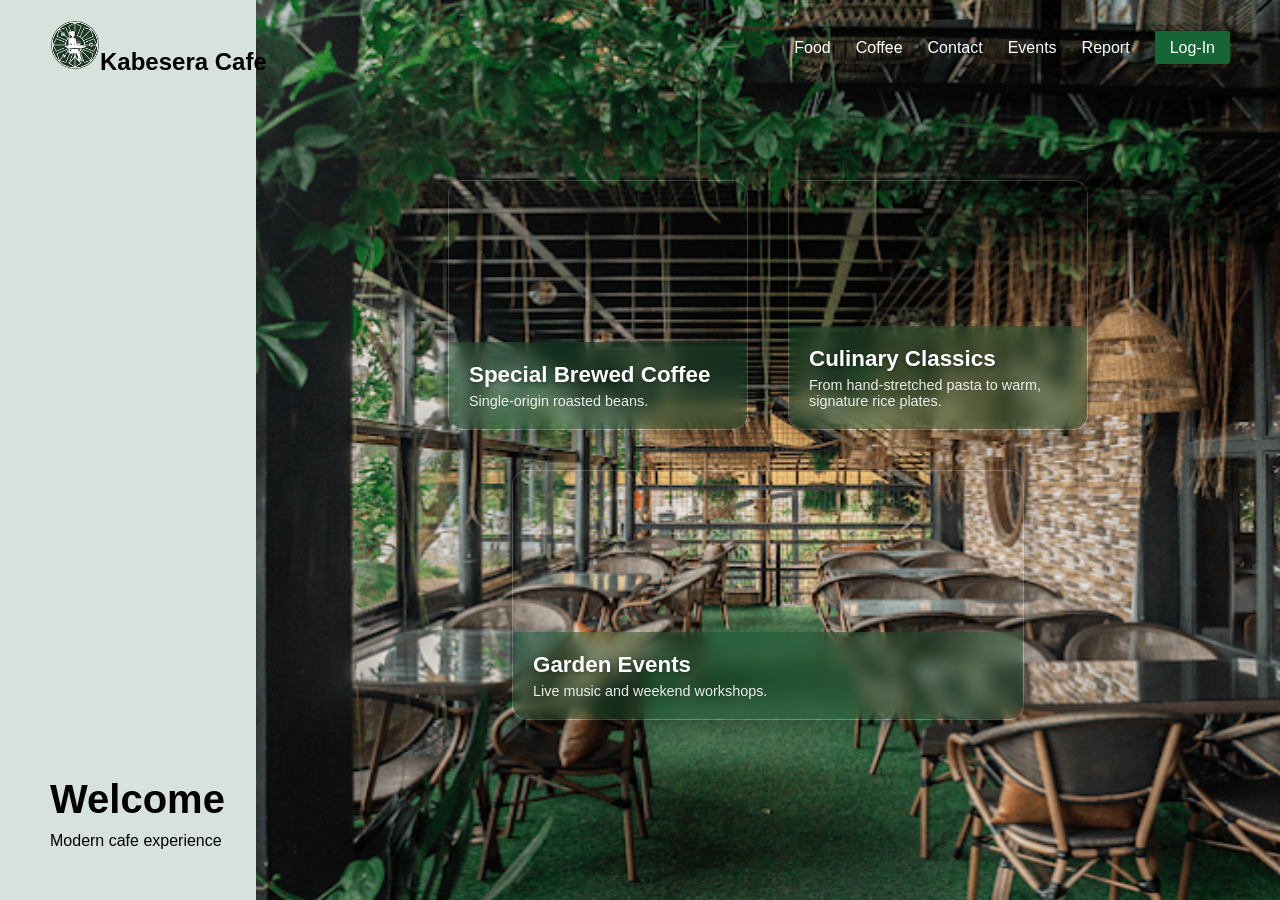
==== index.html @ c24b7eb2 "Add files via upload File path atbp" ====
<!DOCTYPE html>
<html lang="en">

<head>
    <meta charset="UTF-8">
    <meta name="viewport" content="width=device-width, initial-scale=1.0">
    <title>Kabesera Cafe</title>
    <link rel="stylesheet" href="style.css">

</head>

<body>
    <div class="top-ribbon"></div>
    <section class="container">

    <nav>
        <div class="logo"><img src="qt=q_95.webp" alt="Kabesera Cafe">Kabesera Cafe</div>

        <ul>
            <li><a href="food.html">Food</a></li>
            <li><a href="coffee.html">Coffee</a></li>
            <li><a href="#">Contact</a></li>
            <li><a href="#">Events</a></li>
            <li><a href="report.html">Report</a></li>
            <li><a href="log-in.html" class="btn">Log-In</a></li>
        </ul>
    </nav>

    <div class="hero-text">
        <h1>Welcome</h1>
        <p>Modern cafe experience</p>
    </div>
    </div>
        <div class="highlight-overlay">
            <div class="card card-coffee">
                <div class="card-content">
                    <h3>Special Brewed Coffee</h3>
                    <p>Single-origin roasted beans.</p>
                </div>
            </div>

            <div class="card card-pastry">
                <div class="card-content">
                    <h3>Culinary Classics</h3>
                    <p>From hand-stretched pasta to warm, signature rice plates.</p>
                </div>
            </div>
            <div class="card card-events">
                <div class="card-content">
                    <h3>Garden Events</h3>
                    <p>Live music and weekend workshops.</p>
                </div>
            </div>
</div>


    
</body> 

</html>
---- style.css ----
* {
    margin: 0;
    padding: 0;
    box-sizing: border-box;
}

body {
    font-family: Arial, sans-serif;
}
.container {
    height: 100vh;
    width: 100%;
    background-color: #d8e2dc; 
    background-image: url('2024-11-19.jpg');
    background-position: right;
    background-size: 80% 100%;
    background-repeat: no-repeat;
    image-rendering: -webkit-optimize-contrast;
    display: flex;
    align-items: center;
    position: relative;
}

nav {
    position: absolute;
    top: 0;
    width: 100%;
    padding: 20px 50px;
    display: flex;
    justify-content: space-between;
    align-items: center;
}

.logo {
    align-items: center;
    font-size: 24px;
    font-weight: bold;
    color: black;
}
.logo img {
    height: 50px;
    width: 50px;
    
}

nav ul {
    display: flex;
    list-style: none;
}

nav ul li {
    margin-left: 25px;
}

nav ul li a {
    text-decoration: none;
    color: white;
    font-weight: 500;
}
nav ul li a:hover {
    color: #22c55e; 
}

.btn {
    background: #166534;
    color: white;
    padding: 8px 15px;
    border-radius: 3px;
}
.btn:hover {
    background: #22c55e; 
    color: white;
}

.hero-text {
    position: absolute;
    bottom: 50px;
    left: 50px;
    color: black;
}

.hero-text h1 {
    font-size: 40px;
}

.hero-text p {
    margin-top: 10px;
}


.highlight-overlay {
    position: absolute;
    left: 35%; 
    width: 50%; 
    display: grid;
    grid-template-columns: 1fr 1fr; 
    grid-template-rows: 1fr 1fr;    
    gap: 40px; 
}

.card {
    position: relative;
    height: 250px; 
    display: flex;
    align-items: flex-end; 
    overflow: hidden;
    border-radius: 15px;
    border: 1px solid rgba(255, 255, 255, 0.2);
    box-shadow: 0 10px 30px rgba(0,0,0,0.3);
    background-size: cover;
    background-position: center;
    transition: transform 0.3s ease;
}


.card-coffee { background-image: url('kabesera-cafe-house-blends (1).jpg'); }
.card-pastry { background-image: url('kabesera-cafe-s-fresh\ \(2\).jpg'); }
.card-events { background-image: url('unnamed\ \(2\).webp'); }

.card-events {
    grid-column: span 2; 
    width: 80%;          
    justify-self: center; 
}


.card-content {
    width: 100%;
    padding: 20px;
    background: rgba(20, 83, 45, 0.4); 
    backdrop-filter: blur(8px);       
    -webkit-backdrop-filter: blur(8px);
    color: white;
}

.card:hover {
    transform: scale(1.03); 
}

.card h3 {
    font-size: 1.4rem;
    margin-bottom: 5px;
    text-shadow: 0 2px 4px rgba(0,0,0,0.3);
}

.card p {
    font-size: 0.9rem;
    opacity: 0.9;
}
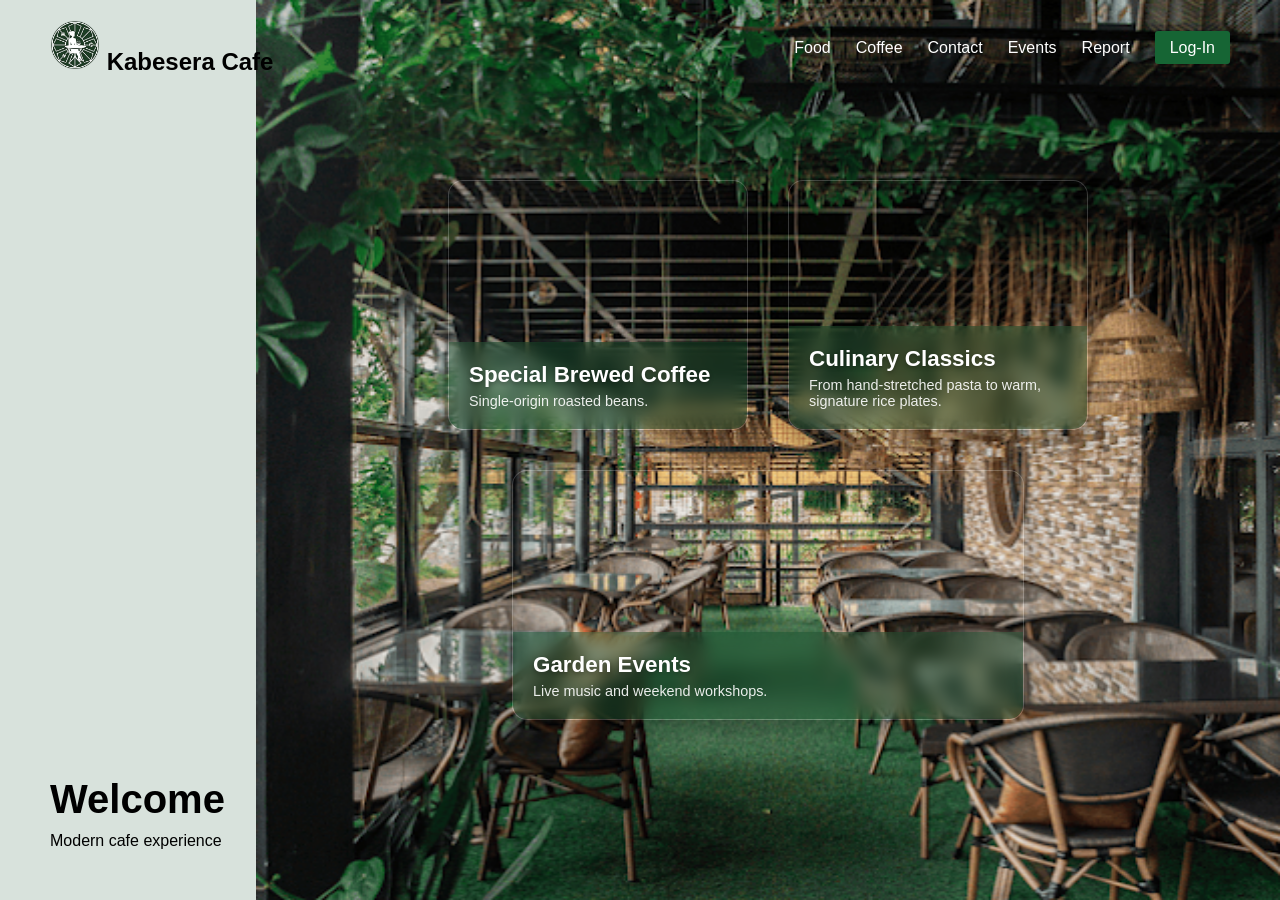
==== commit 4748c9db: "Brand name to Home page, log in improvements, etc." ====
--- a/index.html
+++ b/index.html
@@ -10,11 +10,12 @@
 </head>
 
 <body>
-    <div class="top-ribbon"></div>
     <section class="container">
 
     <nav>
-        <div class="logo"><img src="qt=q_95.webp" alt="Kabesera Cafe">Kabesera Cafe</div>
+        <div class="logo"><a href="index.html"><img src="qt=q_95.webp" alt="Kabesera Cafe"></a>
+            <a id="kabhome"href="index.html">Kabesera Cafe</a>
+        </div>
 
         <ul>
             <li><a href="food.html">Food</a></li>
--- a/style.css
+++ b/style.css
@@ -20,7 +20,10 @@
     align-items: center;
     position: relative;
 }
-
+#kabhome{
+    text-decoration: none;
+    color: black;
+}
 nav {
     position: absolute;
     top: 0;
@@ -36,6 +39,7 @@
     font-size: 24px;
     font-weight: bold;
     color: black;
+    
 }
 .logo img {
     height: 50px;
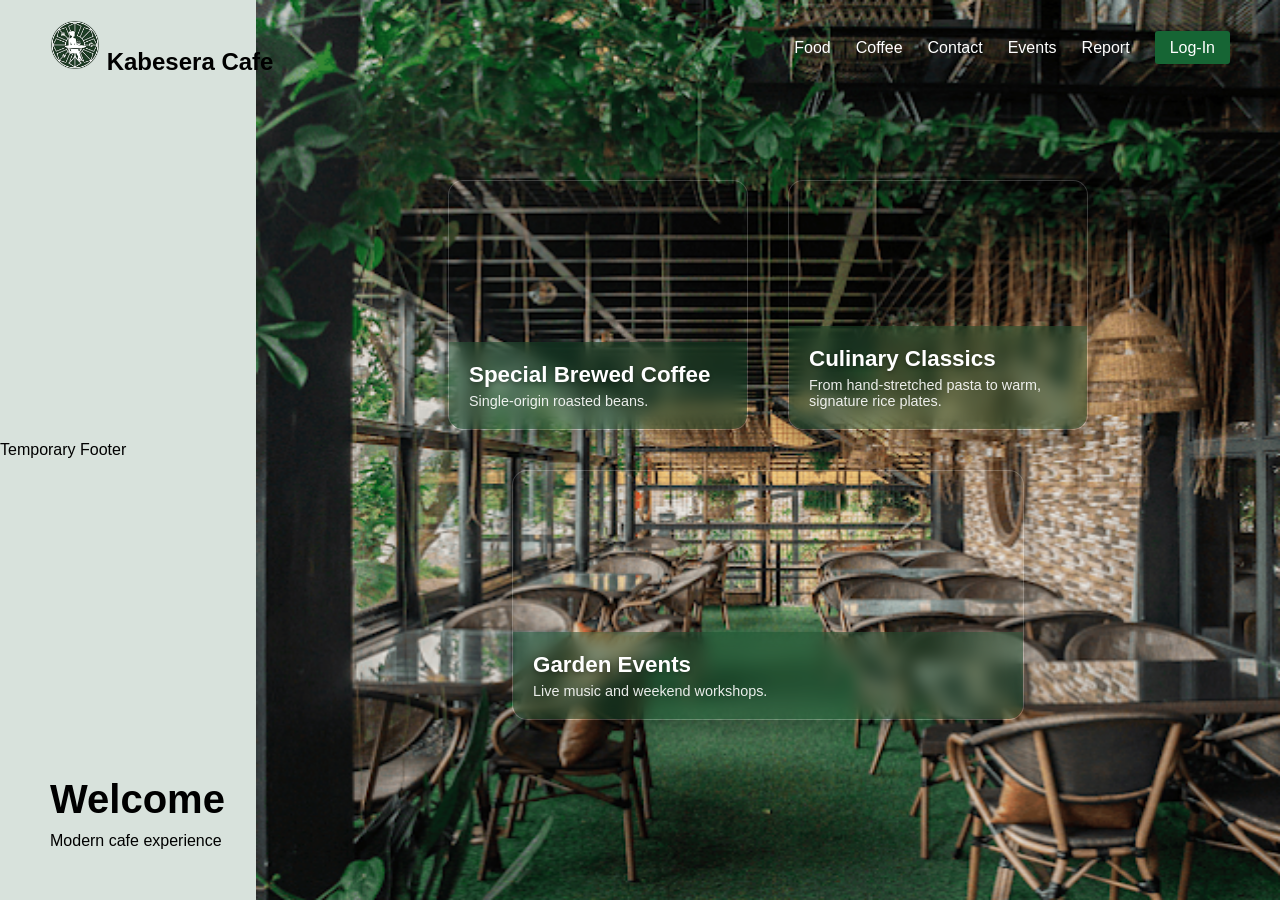
==== commit 95f691fd: "Adjustments, sign up improvements, etc." ====
--- a/index.html
+++ b/index.html
@@ -20,8 +20,8 @@
         <ul>
             <li><a href="food.html">Food</a></li>
             <li><a href="coffee.html">Coffee</a></li>
-            <li><a href="#">Contact</a></li>
-            <li><a href="#">Events</a></li>
+            <li><a href="contact.html">Contact</a></li>
+            <li><a href="events.html">Events</a></li>
             <li><a href="report.html">Report</a></li>
             <li><a href="log-in.html" class="btn">Log-In</a></li>
         </ul>
@@ -52,10 +52,10 @@
                     <p>Live music and weekend workshops.</p>
                 </div>
             </div>
-</div>
-
-
-    
+    </div>
+    <div class="contacts">
+        <p>Temporary Footer</p>
+    </div>
 </body> 
 
 </html>
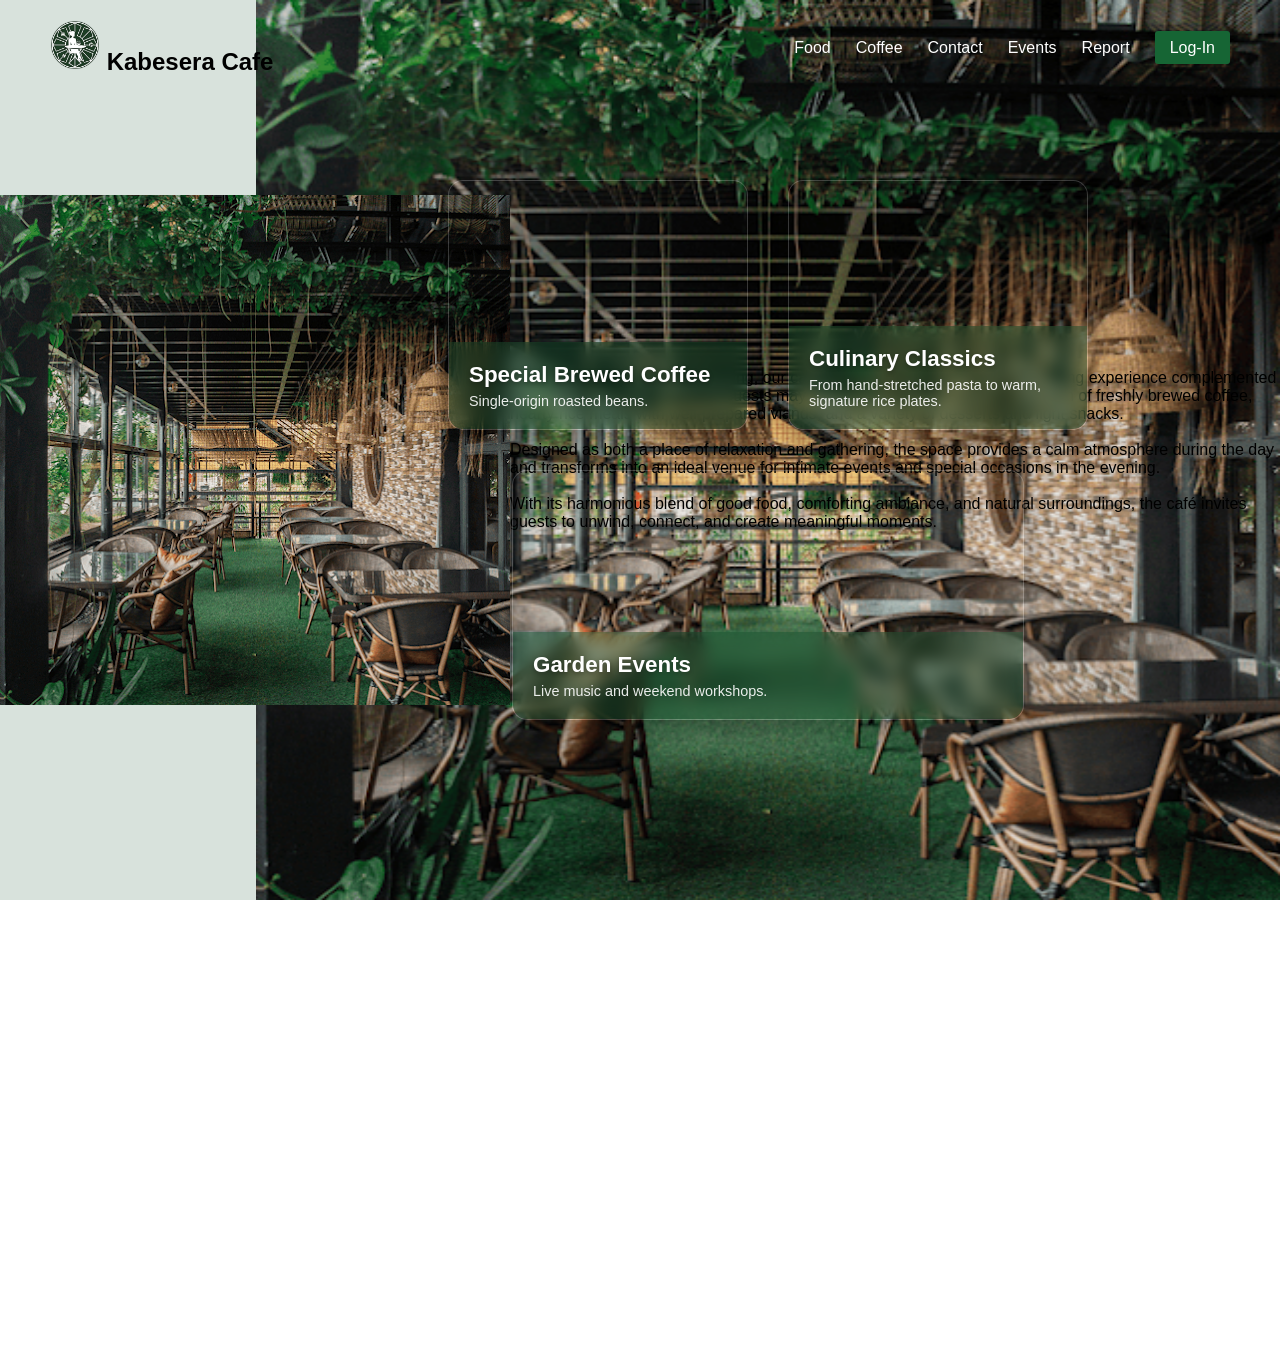
==== commit 6c48ac92: "Footer at reviews section" ====
--- a/index.html
+++ b/index.html
@@ -12,15 +12,14 @@
 <body>
     <section class="container">
 
-    <nav>
+    <nav class="navbar">
         <div class="logo"><a href="index.html"><img src="qt=q_95.webp" alt="Kabesera Cafe"></a>
             <a id="kabhome"href="index.html">Kabesera Cafe</a>
         </div>
-
         <ul>
             <li><a href="food.html">Food</a></li>
             <li><a href="coffee.html">Coffee</a></li>
-            <li><a href="contact.html">Contact</a></li>
+            <li><a href="#contacts">Contact</a></li>
             <li><a href="events.html">Events</a></li>
             <li><a href="report.html">Report</a></li>
             <li><a href="log-in.html" class="btn">Log-In</a></li>
@@ -28,9 +27,12 @@
     </nav>
 
     <div class="hero-text">
-        <h1>Welcome</h1>
-        <p>Modern cafe experience</p>
     </div>
+    </div>
+    <img id="storyimg" src="2024-11-19.jpg">
+    <div id="story">
+        <p>Nestled in a serene garden setting, our café offers a refined yet welcoming dining experience complemented by a scenic overlooking view. Guests may enjoy a thoughtfully curated selection of freshly brewed coffee, hearty rice meals with well-prepared viands, and a variety of desserts and light snacks. <br><br>Designed as both a place of relaxation and gathering, the space provides a calm atmosphere during the day and transforms into an ideal venue for intimate events and special occasions in the evening.
+<br><br>With its harmonious blend of good food, comforting ambiance, and natural surroundings, the café invites guests to unwind, connect, and create meaningful moments.</p>
     </div>
         <div class="highlight-overlay">
             <div class="card card-coffee">
@@ -53,9 +55,10 @@
                 </div>
             </div>
     </div>
-    <div class="contacts">
-        <p>Temporary Footer</p>
-    </div>
+    </section>
+    <footer id="contacts">
+        <iframe src="https://www.google.com/maps/embed?pb=!1m18!1m12!1m3!1d6724.533922972201!2d121.16985820326182!3d14.52881320729157!2m3!1f0!2f0!3f0!3m2!1i1024!2i768!4f13.1!3m3!1m2!1s0x3397c1beec0729eb%3A0xf56e6a82c695b39!2sKabesera%20Caf%C3%A9!5e0!3m2!1sen!2sph!4v1775355779679!5m2!1sen!2sph" width="600" height="450" style="border:0;" allowfullscreen="" loading="lazy" referrerpolicy="no-referrer-when-downgrade"></iframe>
+    </footer>
 </body> 
 
 </html>
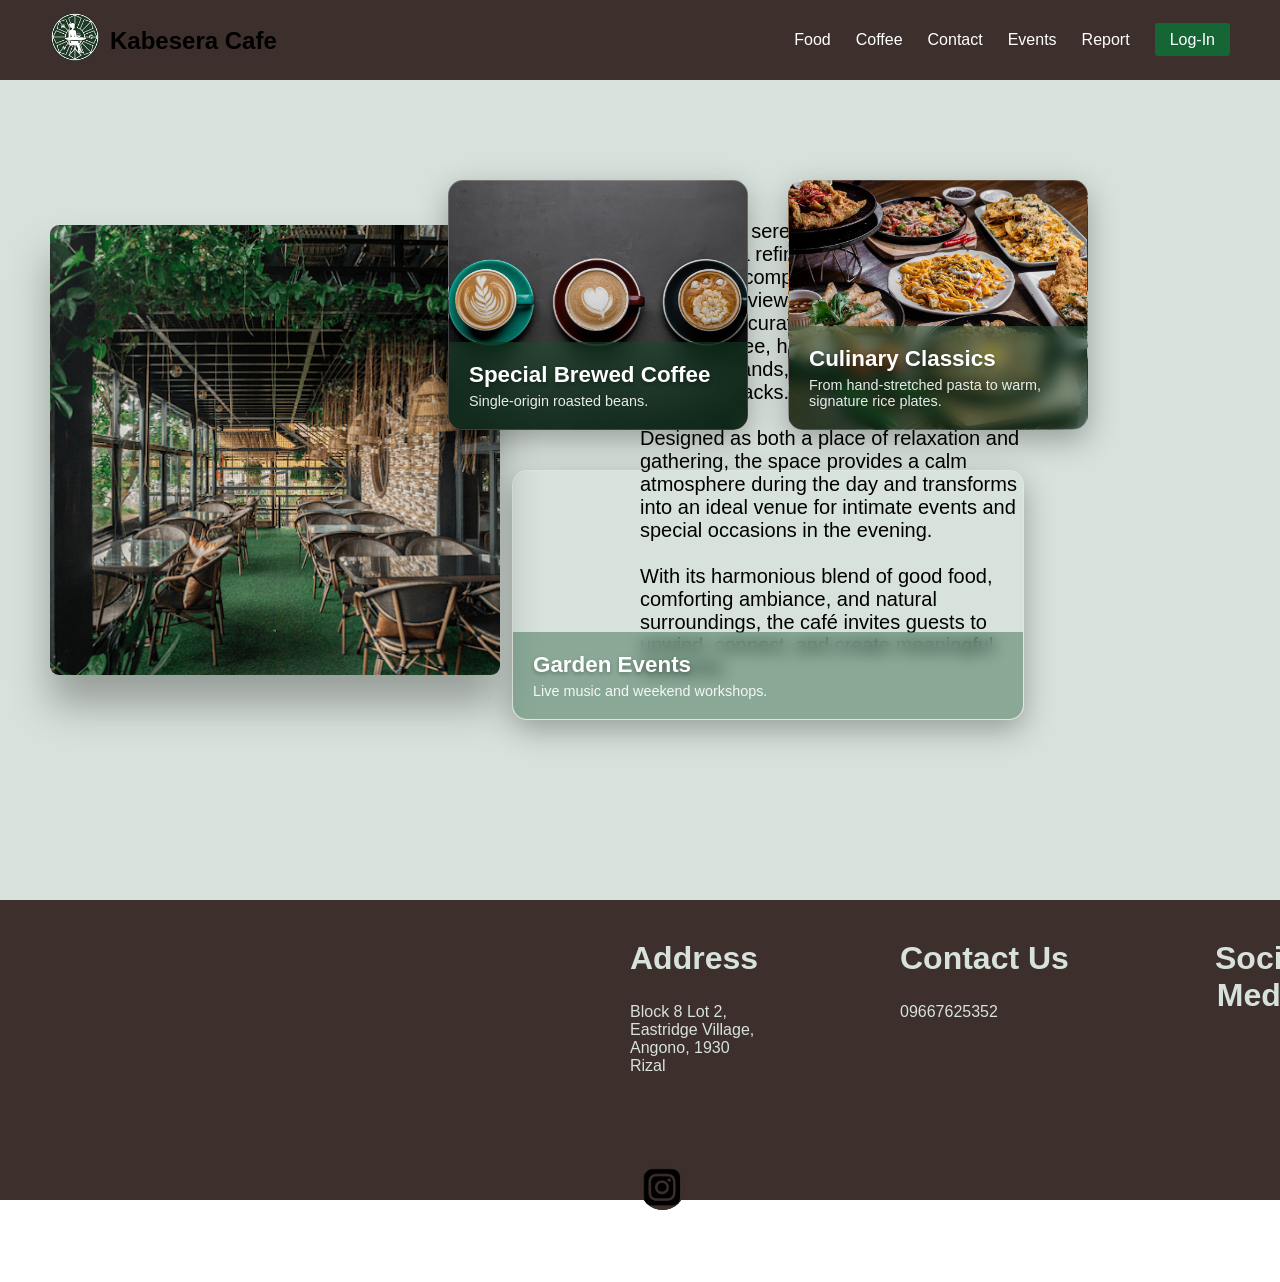
==== commit 3d7ab751: "Add files via upload Footer" ====
--- a/index.html
+++ b/index.html
@@ -58,6 +58,14 @@
     </section>
     <footer id="contacts">
         <iframe src="https://www.google.com/maps/embed?pb=!1m18!1m12!1m3!1d6724.533922972201!2d121.16985820326182!3d14.52881320729157!2m3!1f0!2f0!3f0!3m2!1i1024!2i768!4f13.1!3m3!1m2!1s0x3397c1beec0729eb%3A0xf56e6a82c695b39!2sKabesera%20Caf%C3%A9!5e0!3m2!1sen!2sph!4v1775355779679!5m2!1sen!2sph" width="600" height="450" style="border:0;" allowfullscreen="" loading="lazy" referrerpolicy="no-referrer-when-downgrade"></iframe>
+        <h1 id="address">Address</h1>
+        <p id="addp">Block 8 Lot 2, Eastridge Village, Angono, 1930 Rizal</p>
+        <h1 id="contactno">Contact Us</h1>
+        <img src="phone logo.png" id="phonelogo">
+        <p id="contactp">09667625352</p>
+        <h1 id="socmed">Social Media</h1>
+        <a href="https://www.facebook.com/kabesera"><img src="facebook logo.png" id="fblogo"></a>
+        <a href="https://www.instagram.com/kabeseracafe/"><img src="instagram logo.png" id="iglogo"></a>
     </footer>
 </body> 
 
--- a/style.css
+++ b/style.css
@@ -1,3 +1,6 @@
+html {
+    scroll-behavior: smooth;
+}
 * {
     margin: 0;
     padding: 0;
@@ -7,11 +10,23 @@
 body {
     font-family: Arial, sans-serif;
 }
+#story{
+    font-size: 20px;
+    width: 30%;
+    margin-left: 50%;
+}
+#storyimg{
+    position: absolute;
+    margin-left: 50px;
+    height: 50vh;
+    width: 50vh;
+    box-shadow: 0 30px 40px rgba(0,0,0,0.3);
+    border-radius: 9px;
+}
 .container {
     height: 100vh;
     width: 100%;
     background-color: #d8e2dc; 
-    background-image: url('2024-11-19.jpg');
     background-position: right;
     background-size: 80% 100%;
     background-repeat: no-repeat;
@@ -20,20 +35,24 @@
     align-items: center;
     position: relative;
 }
+nav {
+    position: absolute;
+    top: 0;
+    width: 100%;
+    height: 80px;
+    padding: 20px 50px;
+    display: flex;
+    justify-content: space-between;
+    align-items: center;
+    background-color: #3c2f2c;
+}
 #kabhome{
+    position: absolute;
     text-decoration: none;
     color: black;
-}
-nav {
-    position: absolute;
-    top: 0;
-    width: 100%;
-    padding: 20px 50px;
-    display: flex;
-    justify-content: space-between;
-    align-items: center;
-}
-
+    margin-top: 15px;
+    margin-left: 10px;
+}
 .logo {
     align-items: center;
     font-size: 24px;
@@ -117,8 +136,8 @@
 }
 
 
-.card-coffee { background-image: url('kabesera-cafe-house-blends (1).jpg'); }
-.card-pastry { background-image: url('kabesera-cafe-s-fresh\ \(2\).jpg'); }
+.card-coffee { background-image: url('kabesera-cafe-house-blends.jpg'); }
+.card-pastry { background-image: url('kabesera-cafe-s-fresh\ \(2\).jpg');}
 .card-events { background-image: url('unnamed\ \(2\).webp'); }
 
 .card-events {
@@ -126,8 +145,6 @@
     width: 80%;          
     justify-self: center; 
 }
-
-
 .card-content {
     width: 100%;
     padding: 20px;
@@ -151,3 +168,70 @@
     font-size: 0.9rem;
     opacity: 0.9;
 }
+#contacts{
+    width: 100%;
+    height: 300px;
+    background-color: #3c2f2c; 
+    position: relative;
+    color: #d8e2dc;
+    text-align: center;
+}
+iframe{
+    position: relative;
+    height: 25vh;
+    width: 35vh;
+    margin-top: 4vh;
+    margin-right: 135vh;
+    border-radius: 10px;
+}
+#address{
+    position: absolute;
+    margin-top: -25vh;
+    margin-left: 70vh;
+}
+#contactno{
+    position: absolute;
+    margin-top: -25vh;
+    margin-left: 100vh;
+}
+#socmed{
+    position: absolute;
+    margin-top: -25vh;
+    margin-left: 135vh;
+}
+#addp{
+    position: absolute;
+    margin-top: -18vh;
+    margin-left: 70vh;
+    width: 15vh;
+    text-align: left;
+}
+#contactp{
+    position: absolute;
+    text-align: left;
+    margin-top: -18vh;
+    margin-left: 100vh;
+}
+#fblogo{
+    position: absolute;
+    height: 5vh;
+    width: 5vh;
+    background-color: #3c2f2c;
+    border-radius: 30px;
+}
+#iglogo{
+    position: absolute;
+    height: 5vh;
+    width: 5vh;
+    background-color: #3c2f2c;
+    border-radius: 30px;
+}
+#phonelogo{
+    margin-top: 8vh;
+    position: absolute;
+    height: 5vh;
+    width: 5vh;
+    background-color: #3c2f2c;
+    border-radius: 30px;
+    margin-left: -80vh;
+}
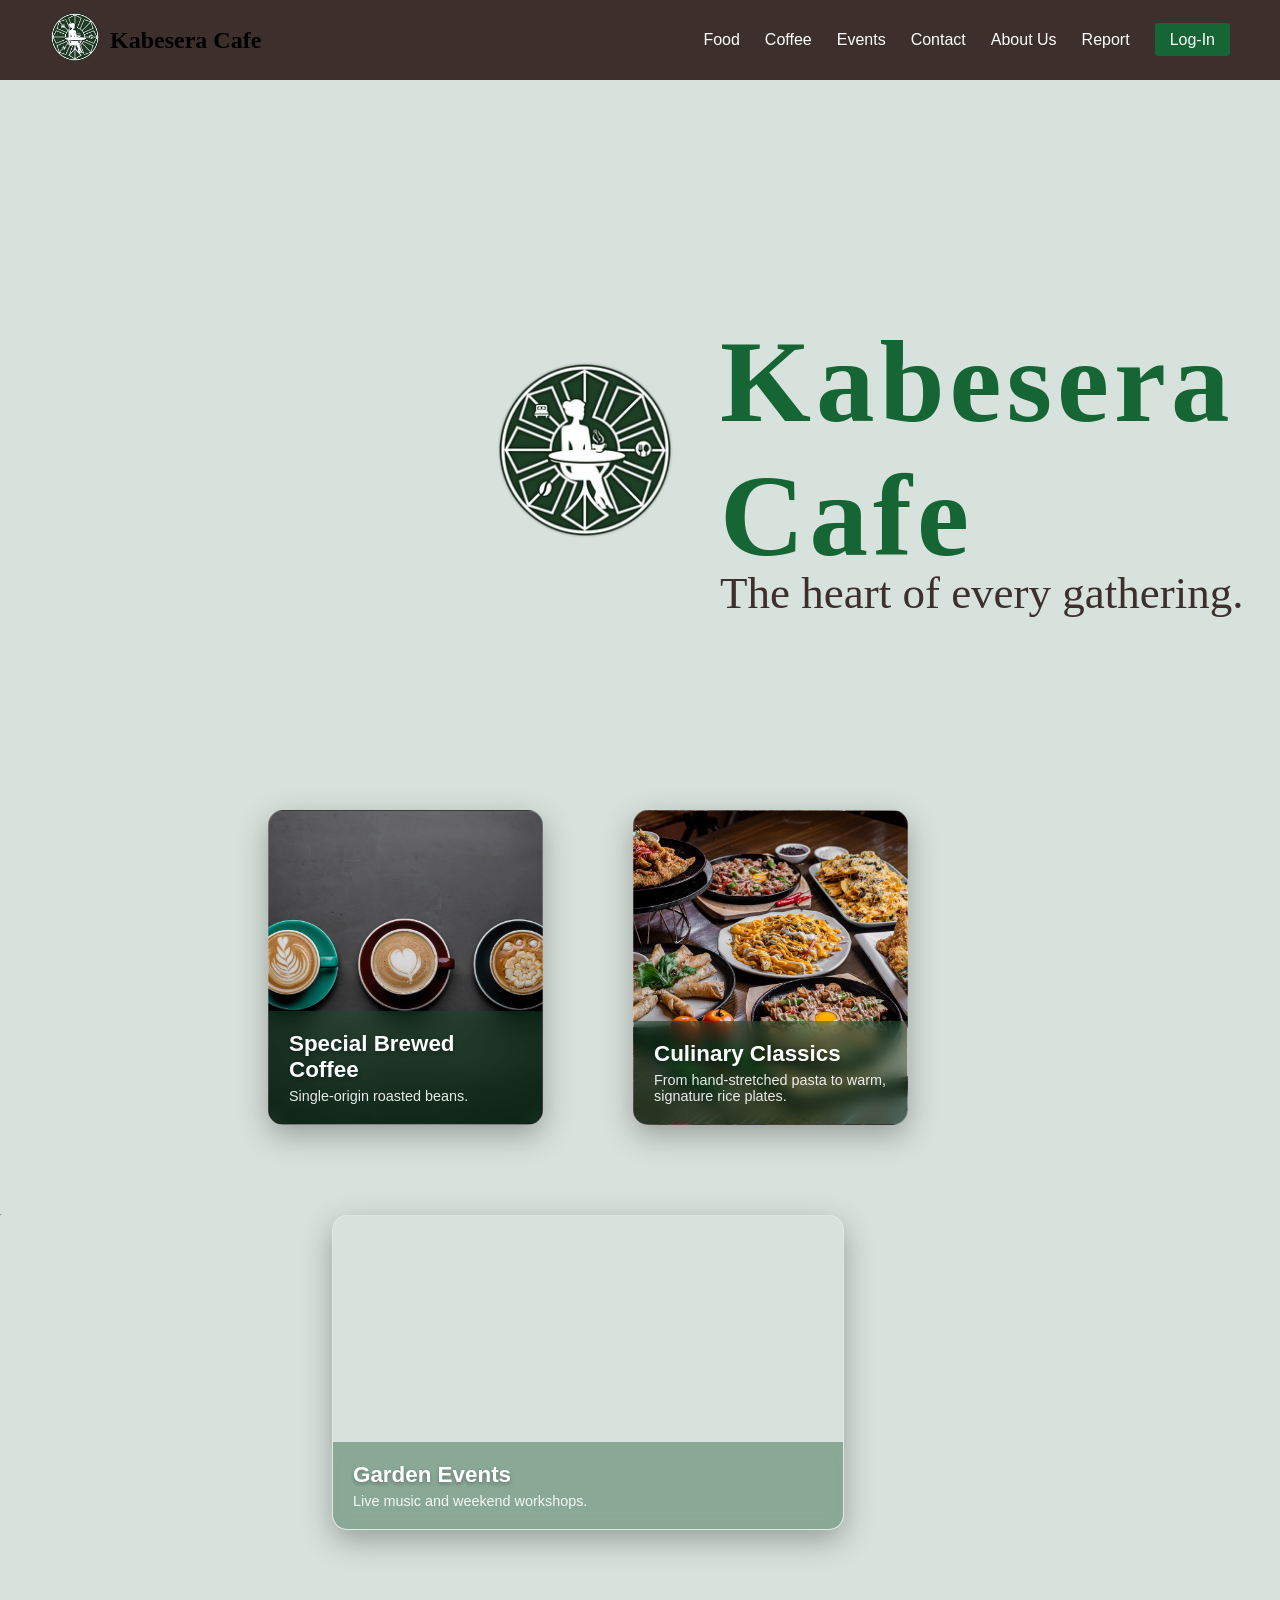
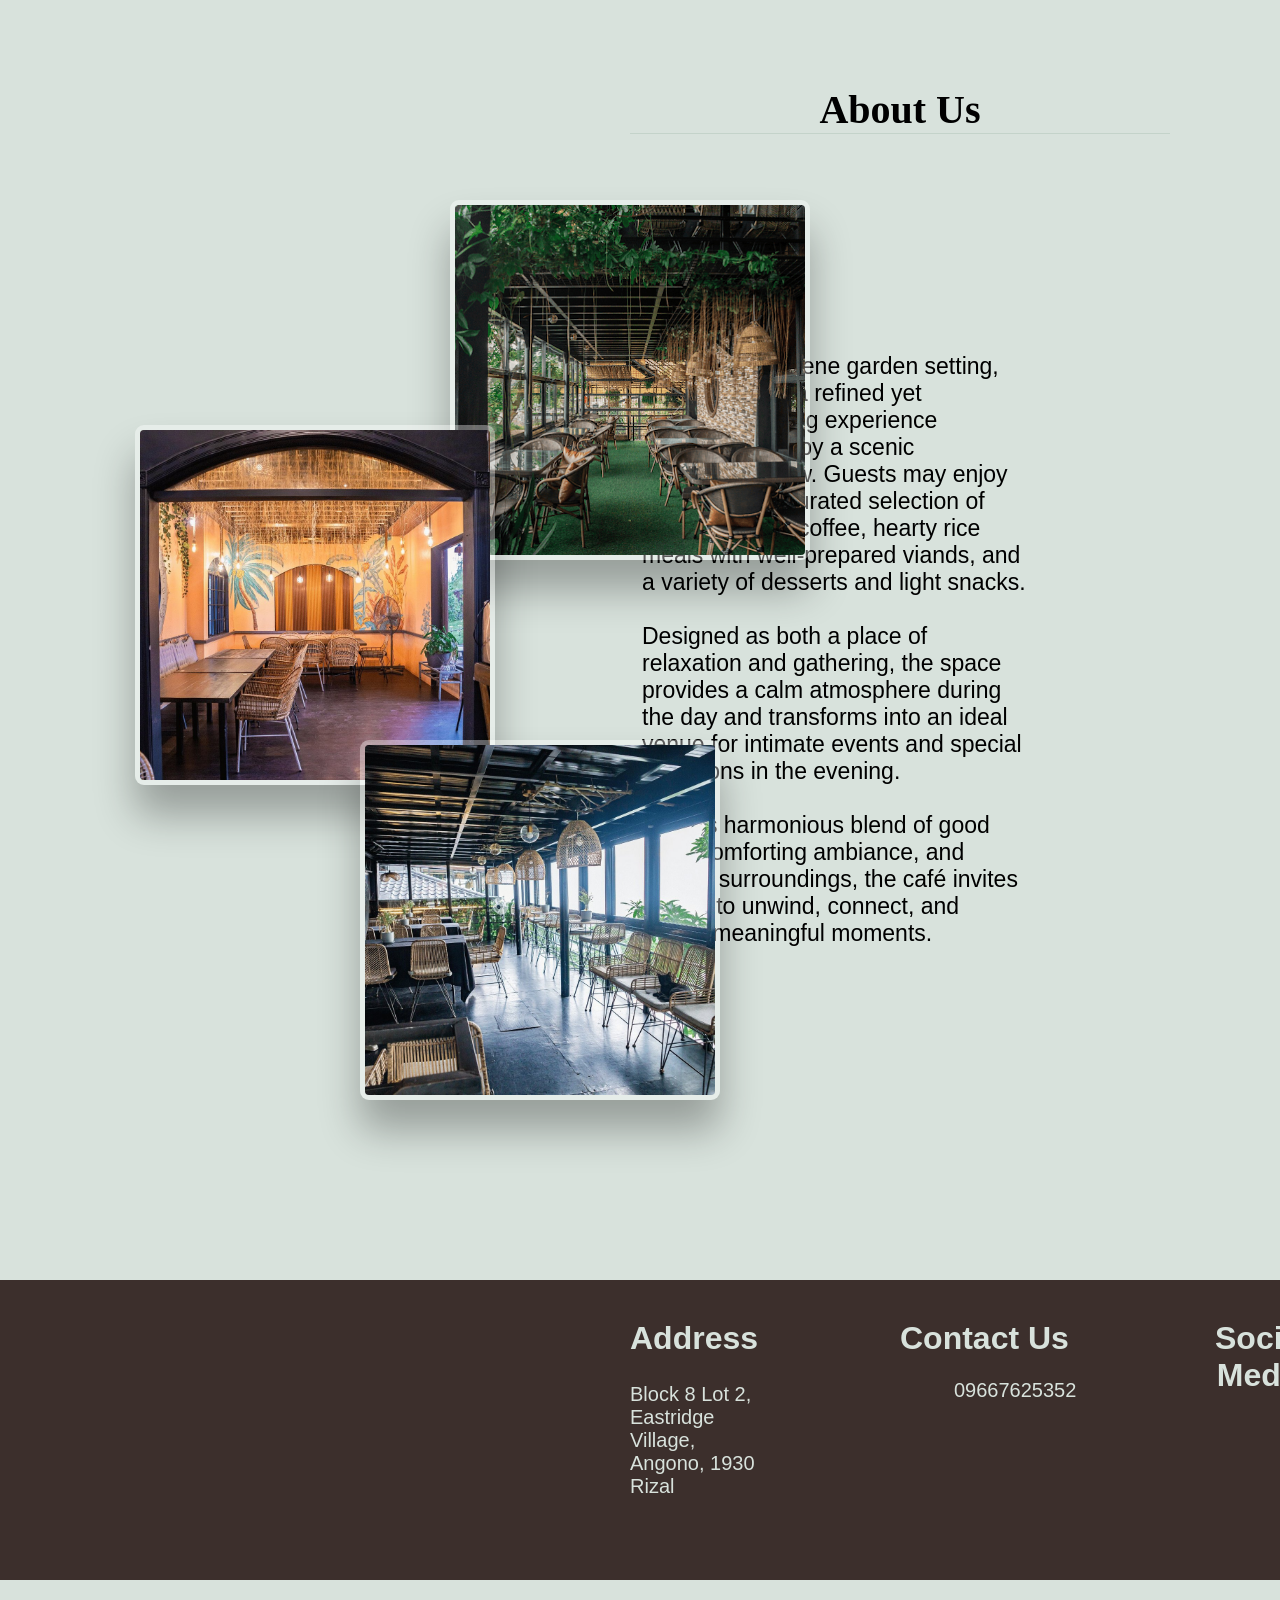
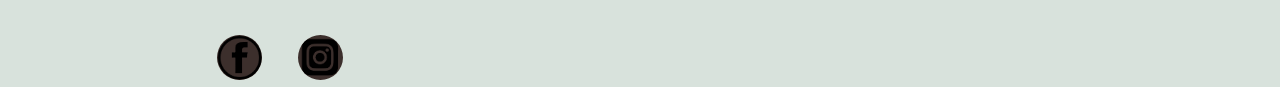
==== commit 881e9921: "Add files via upload Font, colors, about us, contact" ====
--- a/index.html
+++ b/index.html
@@ -19,17 +19,24 @@
         <ul>
             <li><a href="food.html">Food</a></li>
             <li><a href="coffee.html">Coffee</a></li>
+            <li><a href="events.html">Events</a></li>
             <li><a href="#contacts">Contact</a></li>
-            <li><a href="events.html">Events</a></li>
+            <li><a href="#aboutus">About Us</a></li>
             <li><a href="report.html">Report</a></li>
             <li><a href="log-in.html" class="btn">Log-In</a></li>
         </ul>
     </nav>
 
-    <div class="hero-text">
+    <div>
+        <img src="qt=q_95.webp" alt="Kabesera Cafe" id="taglineimg">
+        <h1 id="tagline">Kabesera Cafe</h1>
+        <p id="tagdesc">The heart of every gathering.</p>
     </div>
-    </div>
-    <img id="storyimg" src="2024-11-19.jpg">
+    <h1 id="aboutus">About Us</h1>
+    <hr id="aboutline">
+    <img id="storyimg" src="kabesera-cafe-s-nature (1).jpg">
+    <img id="storyimg2" src="2024-11-19.jpg">
+    <img id="storyimg3" src="kabesera-cafe-s-nature (2).jpg">
     <div id="story">
         <p>Nestled in a serene garden setting, our café offers a refined yet welcoming dining experience complemented by a scenic overlooking view. Guests may enjoy a thoughtfully curated selection of freshly brewed coffee, hearty rice meals with well-prepared viands, and a variety of desserts and light snacks. <br><br>Designed as both a place of relaxation and gathering, the space provides a calm atmosphere during the day and transforms into an ideal venue for intimate events and special occasions in the evening.
 <br><br>With its harmonious blend of good food, comforting ambiance, and natural surroundings, the café invites guests to unwind, connect, and create meaningful moments.</p>
@@ -61,7 +68,7 @@
         <h1 id="address">Address</h1>
         <p id="addp">Block 8 Lot 2, Eastridge Village, Angono, 1930 Rizal</p>
         <h1 id="contactno">Contact Us</h1>
-        <img src="phone logo.png" id="phonelogo">
+    <img src="phone logo.png" id="phonelogo">
         <p id="contactp">09667625352</p>
         <h1 id="socmed">Social Media</h1>
         <a href="https://www.facebook.com/kabesera"><img src="facebook logo.png" id="fblogo"></a>
--- a/style.css
+++ b/style.css
@@ -8,23 +8,60 @@
 }
 
 body {
-    font-family: Arial, sans-serif;
-}
+    font-family: "Segoe UI", Tahoma, Verdana, sans-serif;
+    background-color: #d8e2dc;
+}
+#aboutus{
+    position: absolute;
+    margin-top: 110vh;
+    font-family: Georgia, "Times New Roman", serif;
+    margin-left: 70vh;
+    font-size: 40px;
+    border-bottom: 1px solid rgba(20, 83, 45, 0.1);
+    width: 60vh;
+    text-align: center;
+}
+
 #story{
-    font-size: 20px;
+    font-size: 23px;
     width: 30%;
     margin-left: 50%;
+    margin-top: 230vh;
 }
 #storyimg{
     position: absolute;
-    margin-left: 50px;
-    height: 50vh;
-    width: 50vh;
+    margin-left: 15vh;
+    height: 40vh;
+    width: 40vh;
     box-shadow: 0 30px 40px rgba(0,0,0,0.3);
     border-radius: 9px;
+    margin-top: 220vh;
+    z-index: 5;
+    border: solid 5px rgba(255, 255, 255, 0.357);
+}
+#storyimg2{
+    position: absolute;
+    margin-left: 50vh;
+    height: 40vh;
+    width: 40vh;
+    box-shadow: 0 30px 40px rgba(0,0,0,0.3);
+    border-radius: 9px;
+    margin-top: 170vh;
+    border: solid 5px rgba(255, 255, 255, 0.357);
+}
+#storyimg3{
+    position: absolute;
+    margin-left: 40vh;
+    height: 40vh;
+    width: 40vh;
+    box-shadow: 0 30px 40px rgba(0,0,0,0.3);
+    border-radius: 9px;
+    margin-top: 290vh;
+    z-index: 10;
+    border: solid 5px rgba(255, 255, 255, 0.357);
 }
 .container {
-    height: 100vh;
+    height: 270vh;
     width: 100%;
     background-color: #d8e2dc; 
     background-position: right;
@@ -52,6 +89,7 @@
     color: black;
     margin-top: 15px;
     margin-left: 10px;
+    font-family: Georgia, "Times New Roman", serif;
 }
 .logo {
     align-items: center;
@@ -94,23 +132,32 @@
     background: #22c55e; 
     color: white;
 }
-
-.hero-text {
-    position: absolute;
-    bottom: 50px;
-    left: 50px;
-    color: black;
-}
-
-.hero-text h1 {
-    font-size: 40px;
-}
-
-.hero-text p {
-    margin-top: 10px;
-}
-
-
+#tagline {
+    position: absolute;
+    color: #166534;
+    font-family: Georgia, "Times New Roman", serif;
+    font-weight: bold;
+    letter-spacing: 5px;
+    margin-left: 80vh;
+    size: 30vh;
+    font-size: 13vh;
+    width: 30%;
+    margin-top: -100vh;
+}
+#taglineimg{
+    position: absolute;
+    height: 20vh;
+    margin-left: 55vh;
+    margin-top: -95vh;
+}
+#tagdesc{
+    position: absolute;
+    color: #3c2f2c;
+    font-family: Georgia, "Times New Roman", serif;
+    font-size: 5vh;
+    margin-left: 80vh;
+    margin-top: -72vh;
+}
 .highlight-overlay {
     position: absolute;
     left: 35%; 
@@ -118,7 +165,9 @@
     display: grid;
     grid-template-columns: 1fr 1fr; 
     grid-template-rows: 1fr 1fr;    
-    gap: 40px; 
+    gap: 10vh; 
+    margin-left: -20vh;
+    margin-top: -10vh;
 }
 
 .card {
@@ -133,6 +182,7 @@
     background-size: cover;
     background-position: center;
     transition: transform 0.3s ease;
+    height: 35vh;
 }
 
 
@@ -175,6 +225,7 @@
     position: relative;
     color: #d8e2dc;
     text-align: center;
+    margin-top: 50vh;
 }
 iframe{
     position: relative;
@@ -205,12 +256,14 @@
     margin-left: 70vh;
     width: 15vh;
     text-align: left;
+    font-size: 20px;
 }
 #contactp{
     position: absolute;
     text-align: left;
-    margin-top: -18vh;
-    margin-left: 100vh;
+    margin-top: -18.5vh;
+    margin-left: 106vh;
+    font-size: 20px;
 }
 #fblogo{
     position: absolute;
@@ -218,6 +271,8 @@
     width: 5vh;
     background-color: #3c2f2c;
     border-radius: 30px;
+    margin-top: 10vh;
+    margin-left: -47vh;
 }
 #iglogo{
     position: absolute;
@@ -225,13 +280,15 @@
     width: 5vh;
     background-color: #3c2f2c;
     border-radius: 30px;
+    margin-top: 10vh;
+    margin-left: -38vh;
 }
 #phonelogo{
-    margin-top: 8vh;
-    position: absolute;
-    height: 5vh;
-    width: 5vh;
+    margin-top: 9.25vh;
+    position: absolute;
+    height: 6.5vh;
+    width: 6.5vh;
     background-color: #3c2f2c;
     border-radius: 30px;
-    margin-left: -80vh;
+    margin-left: -85.5vh;
 }
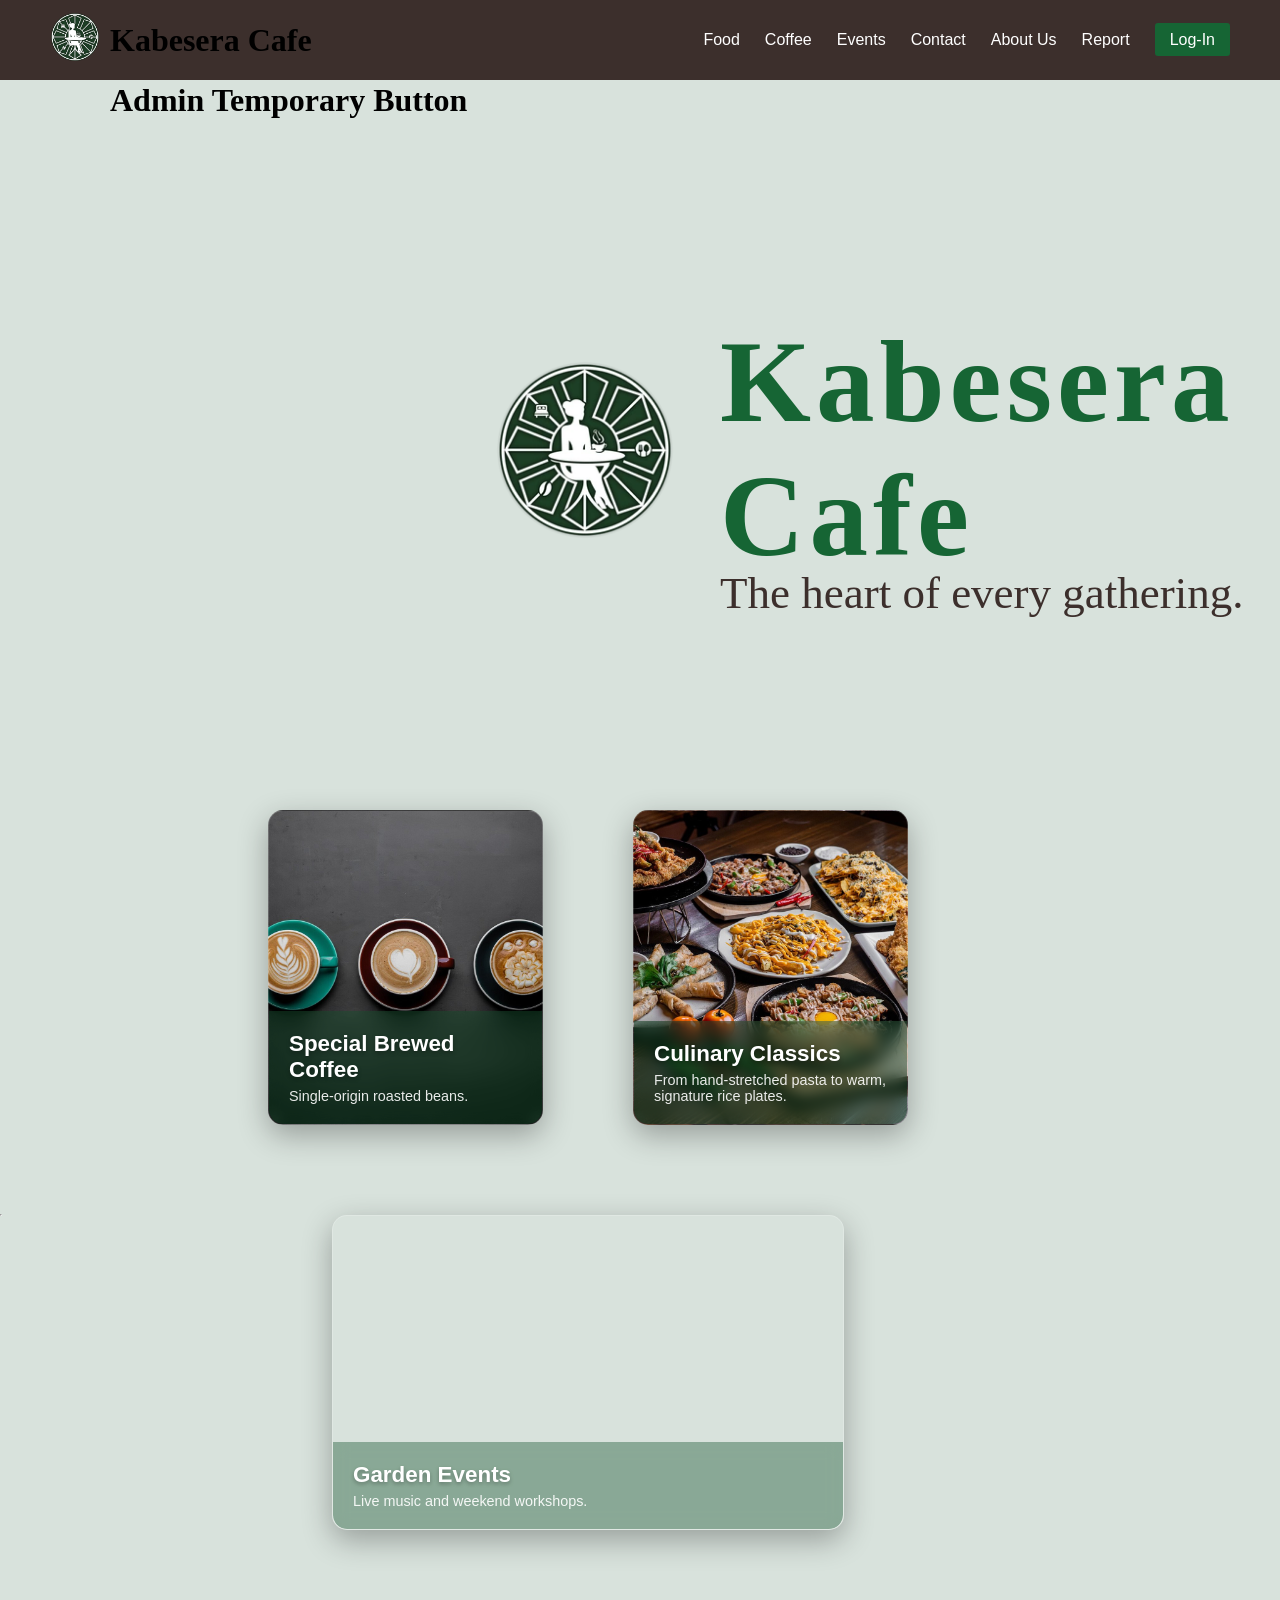
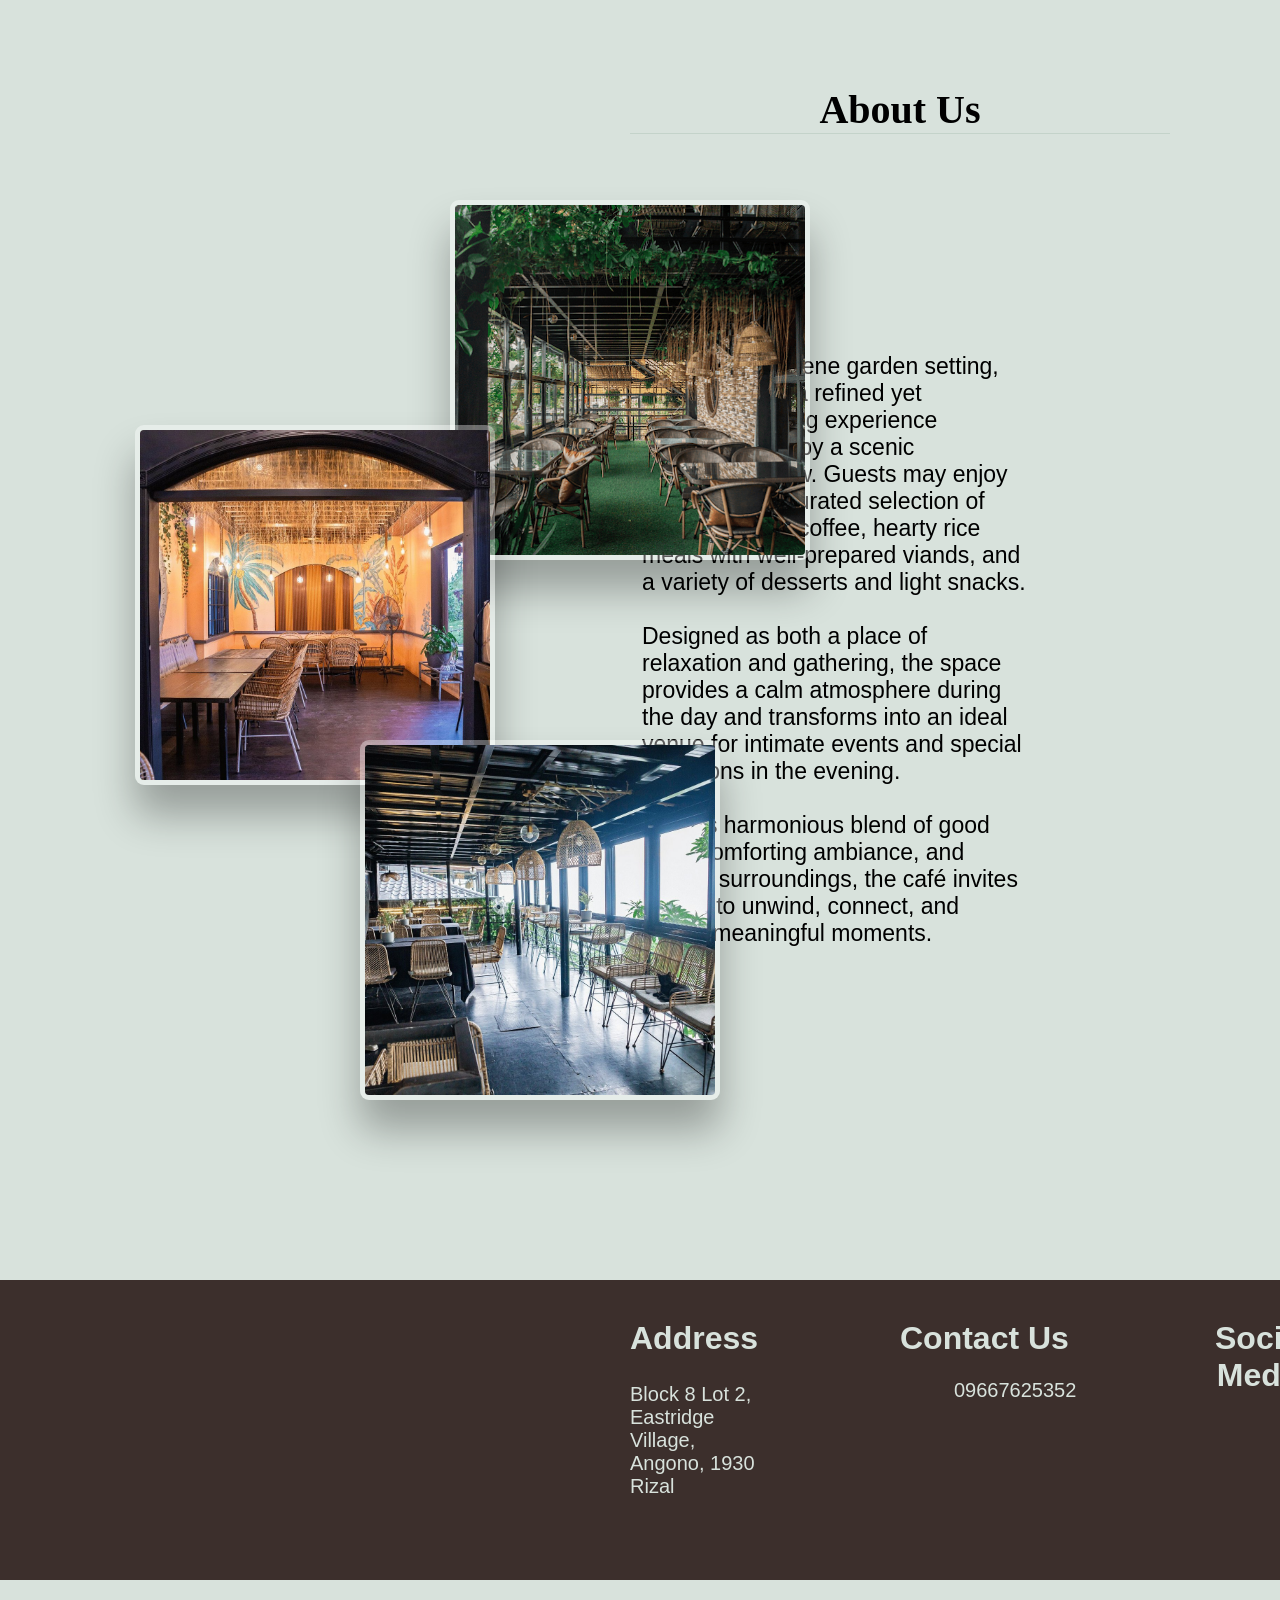
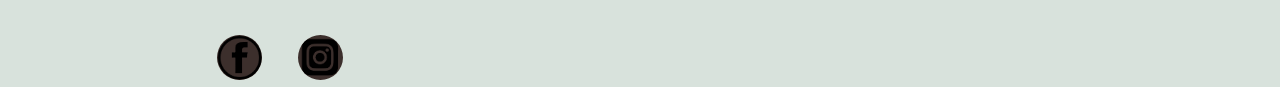
==== commit 77d3c441: "Add files via upload Admin dashboard, report repo, orders, event booking" ====
--- a/index.html
+++ b/index.html
@@ -15,6 +15,7 @@
     <nav class="navbar">
         <div class="logo"><a href="index.html"><img src="qt=q_95.webp" alt="Kabesera Cafe"></a>
             <a id="kabhome"href="index.html">Kabesera Cafe</a>
+            <a id="admintemp" href="admin dashboard.html">Admin Temporary Button</a>
         </div>
         <ul>
             <li><a href="food.html">Food</a></li>
--- a/style.css
+++ b/style.css
@@ -87,9 +87,19 @@
     position: absolute;
     text-decoration: none;
     color: black;
-    margin-top: 15px;
+    margin-top: 10px;
     margin-left: 10px;
     font-family: Georgia, "Times New Roman", serif;
+    font-size: 2rem;
+}
+#admintemp{
+    position: absolute;
+    text-decoration: none;
+    color: black;
+    margin-top: 70px;
+    margin-left: 10px;
+    font-family: Georgia, "Times New Roman", serif;
+    font-size: 2rem;
 }
 .logo {
     align-items: center;
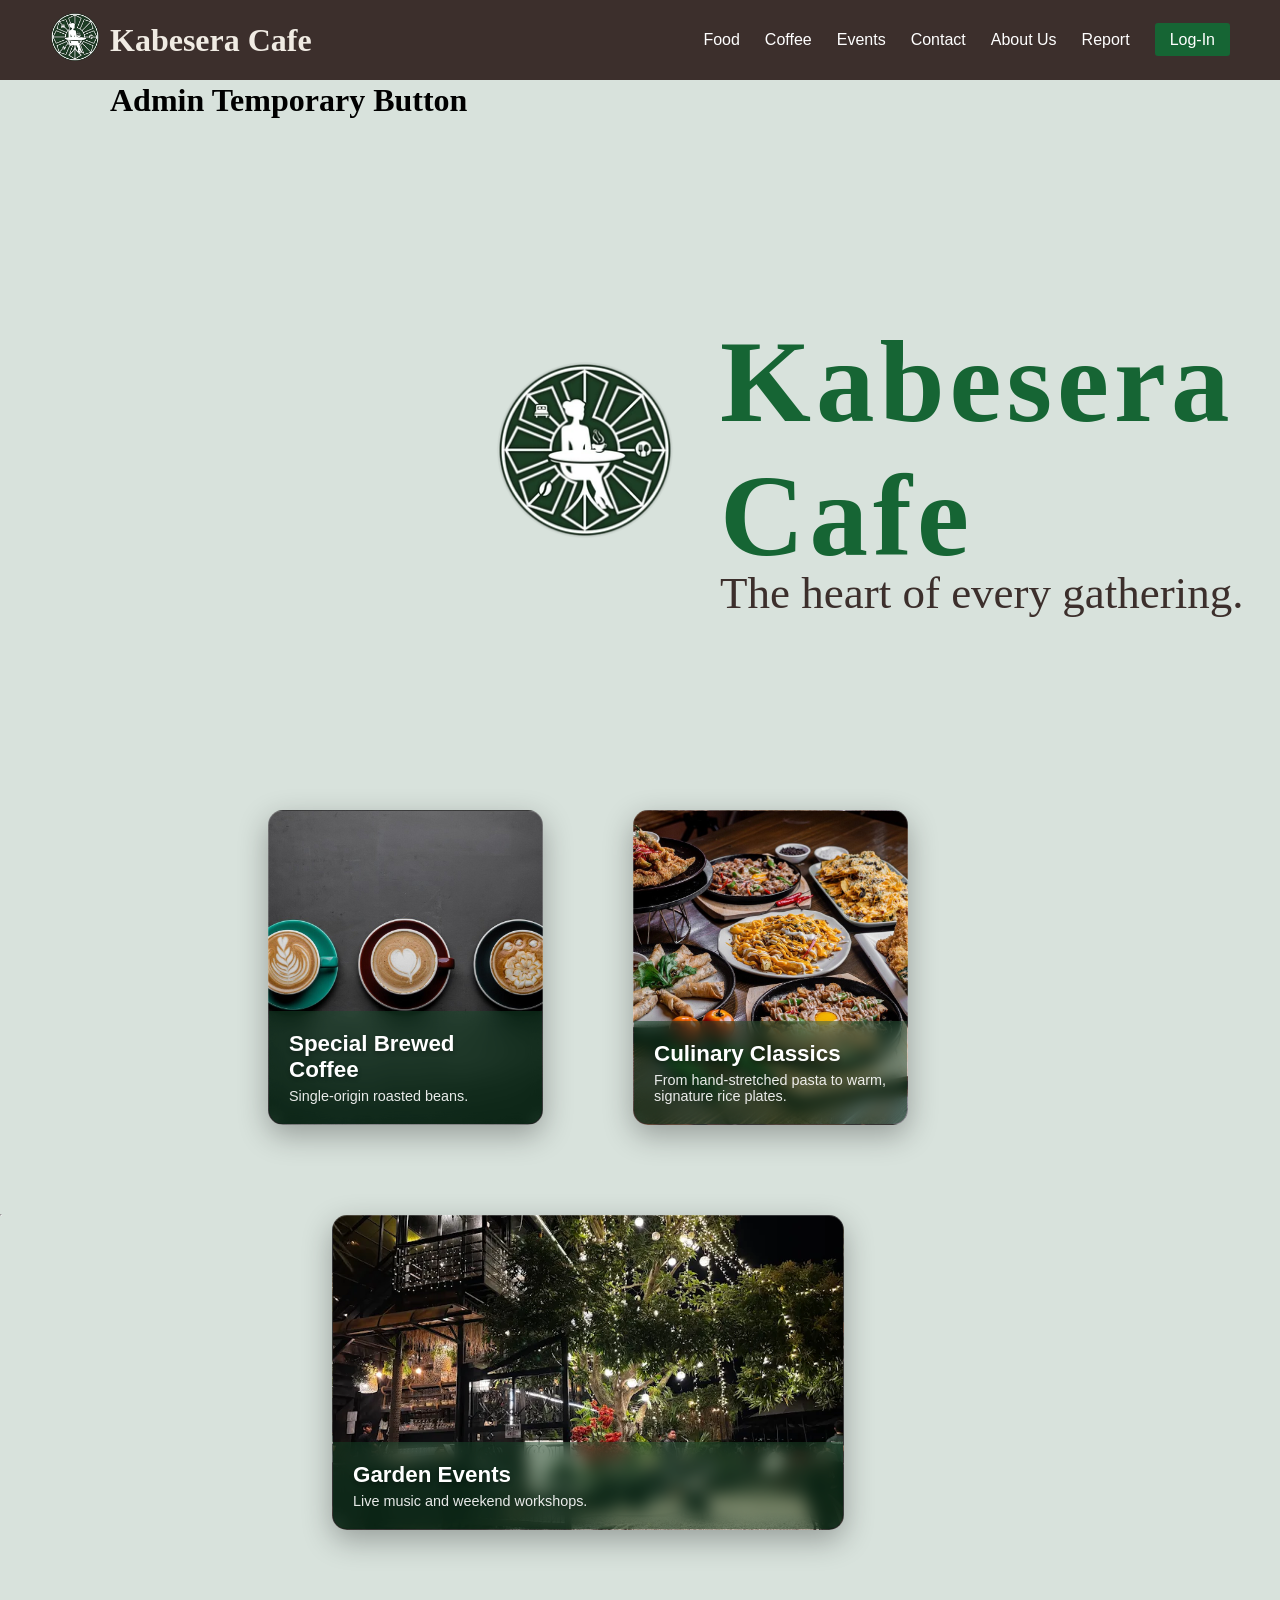
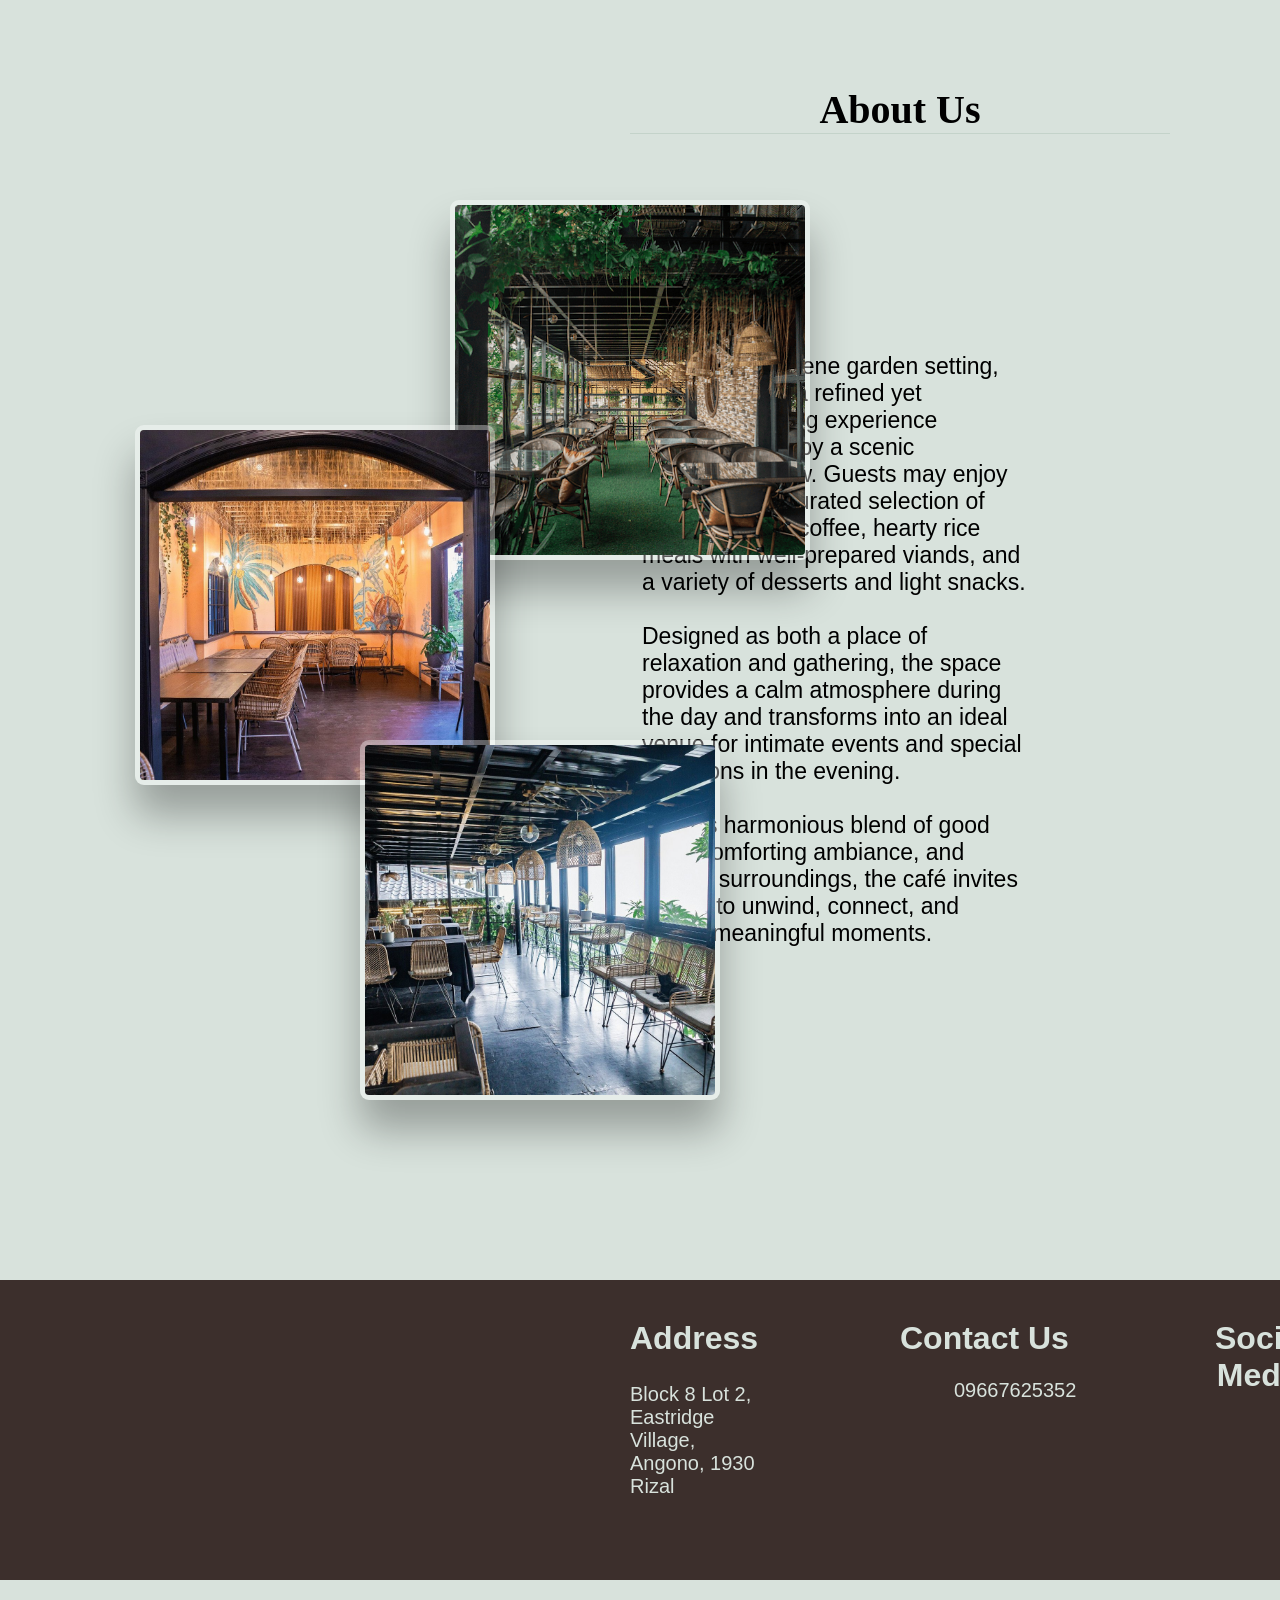
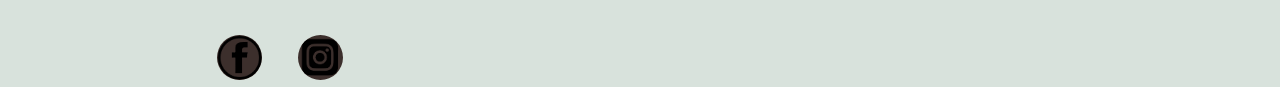
==== commit d7ed4496: "change report.html to report.php" ====
--- a/index.html
+++ b/index.html
@@ -23,7 +23,7 @@
             <li><a href="events.html">Events</a></li>
             <li><a href="#contacts">Contact</a></li>
             <li><a href="#aboutus">About Us</a></li>
-            <li><a href="report.html">Report</a></li>
+            <li><a href="report.php">Report</a></li>
             <li><a href="log-in.html" class="btn">Log-In</a></li>
         </ul>
     </nav>
--- a/style.css
+++ b/style.css
@@ -86,7 +86,7 @@
 #kabhome{
     position: absolute;
     text-decoration: none;
-    color: black;
+    color: #f0ebe3;
     margin-top: 10px;
     margin-left: 10px;
     font-family: Georgia, "Times New Roman", serif;
